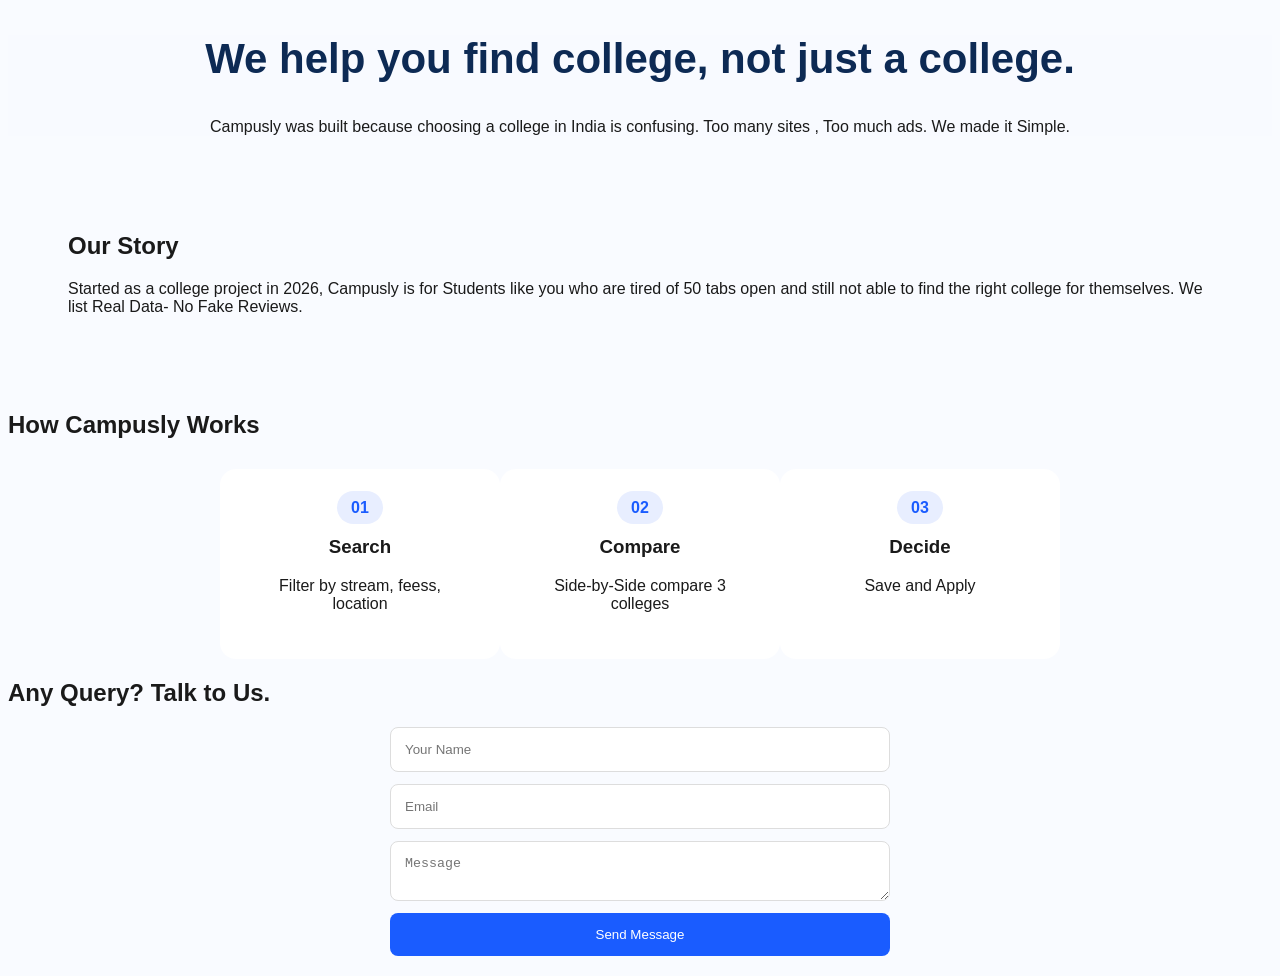
==== about.html @ 67f7e3e7 "added about us page" ====
<!DOCTYPE html>
<html lang="en">
<head>
    <meta charset="UTF-8">
    <meta name="viewport" content="width=device-width, initial-scale=1.0">
    <title>About Us</title>
    <link rel="stylesheet" href="about_style.css">
</head>
<body>
    <section class="about-main">
<h1>We help you find college, not just a college.</h1>
<p>Campusly was built because choosing a college in India is confusing. Too many sites , Too much ads. We made it Simple.</p>
    </section>
    <section class="story">
    <div class="text"><h2>Our Story</h2>
    <p>Started as a college project in 2026, Campusly is for Students like you who are tired of 50 tabs open and still not able to find the right college for themselves. We list Real Data- No Fake Reviews.</p>
    </div>
    </section>
    <section class="working">
        <h2>How Campusly Works</h2>
        <div class="steps">
            <div class="step">
                <span>01</span>
                <h3>Search</h3>
                <p>Filter by stream, feess, location</p>
            </div>
            <div class="step">
                <span>02</span>
                <h3>Compare</h3>
                <p>Side-by-Side compare 3 colleges</p>
            </div>
            <div class="step">
            <span>03</span>
                <h3>Decide</h3>
                <p>Save and Apply</p>
                </div>
            </div>
    </section>
    <section class="contact">
        <h2>Any Query? Talk to Us.</h2>
        <form>
        <input placeholder="Your Name">
        <input placeholder="Email">
        <textarea placeholder="Message"></textarea>
        <button>Send Message</button>
        </form>
    </section>
</body>
</html>
---- about_style.css ----
body{
    font-family:'segoe UI', sans-serif;
    background-color: #f9fbff;
    color:#1a1a1a;

}
.about-main{
    text-align: center;
    background:#f8faff;
}
.about-main h1{
    font-size:42px;
    color:#0d2a54;
}
.story{
    display:flex;
    padding:60px;
    align-items: center;
}
.steps{
    display:flex;
    justify-content: center;
    margin-top:30px;
}
.step{
    background:white;
    padding:30px;
    border-radius: 16px;
    width:220px;
    text-align: center;
}
.step span {
    background:#e8eeff;
    color:#1a5cff;
    padding:8px 14px;
    border-radius:20px;
    font-weight:700;
}
.contact form {
    max-width:500px;
    margin:20px auto;
    display:flex;
    flex-direction:column;
    gap:12px;
 }
.contact input, textarea {
    padding:14px;
    border-radius:8px;
    border:1px solid #ddd;
}
.contact button {
    background:#1a5cff;
    color:white;
    border:none;
    padding:14px;
    border-radius:8px;
}
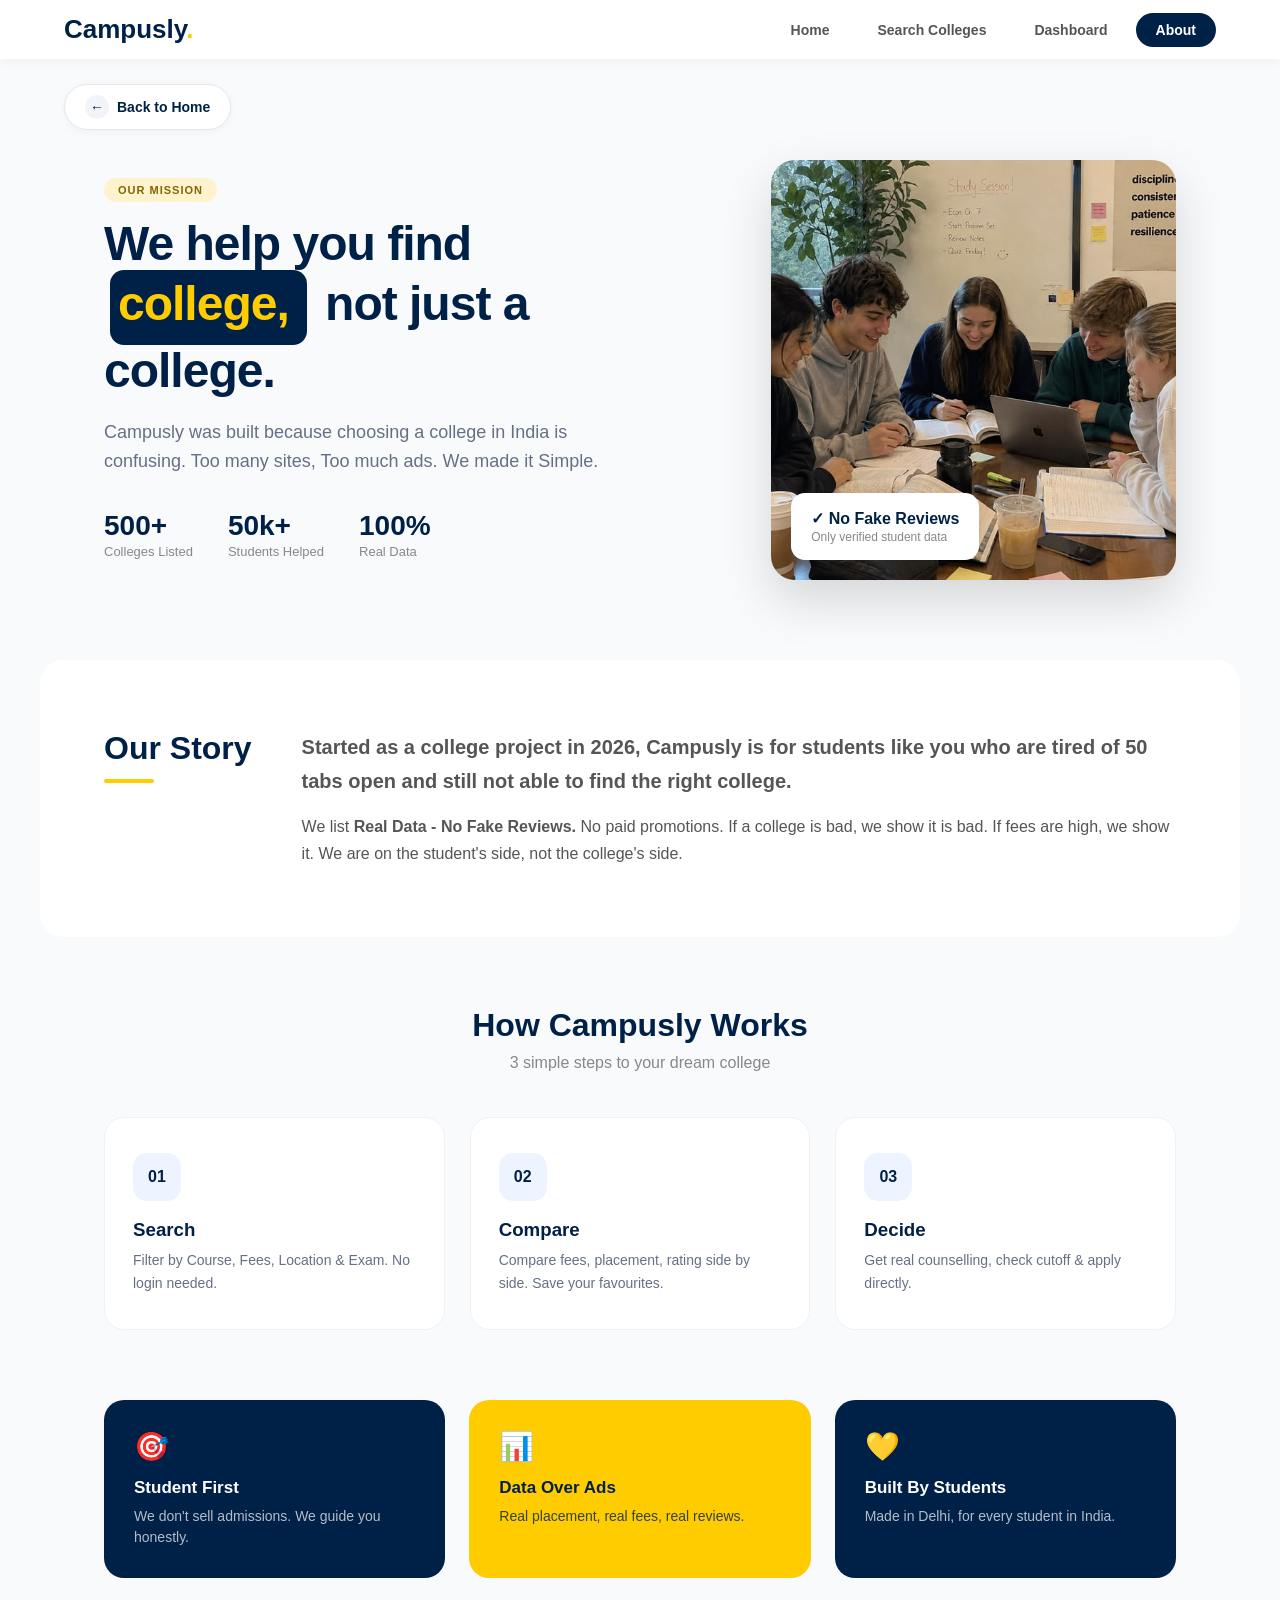
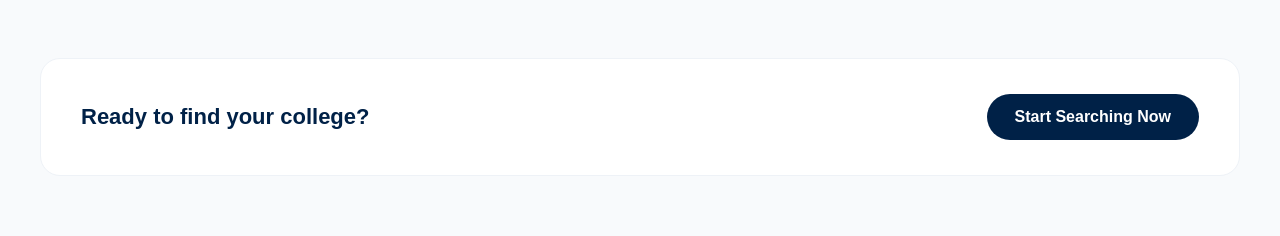
==== commit d96fa192: "fixed about page" ====
--- a/about.html
+++ b/about.html
@@ -1,49 +1,109 @@
 <!DOCTYPE html>
 <html lang="en">
 <head>
-    <meta charset="UTF-8">
-    <meta name="viewport" content="width=device-width, initial-scale=1.0">
-    <title>About Us</title>
-    <link rel="stylesheet" href="about_style.css">
+  <meta charset="UTF-8">
+  <title>About Us - Campusly</title>
+  <link rel="stylesheet" href="about_style.css">
 </head>
 <body>
-    <section class="about-main">
-<h1>We help you find college, not just a college.</h1>
-<p>Campusly was built because choosing a college in India is confusing. Too many sites , Too much ads. We made it Simple.</p>
-    </section>
-    <section class="story">
-    <div class="text"><h2>Our Story</h2>
-    <p>Started as a college project in 2026, Campusly is for Students like you who are tired of 50 tabs open and still not able to find the right college for themselves. We list Real Data- No Fake Reviews.</p>
+
+<nav>
+  <div class="logo">Campusly<span>.</span></div>
+  <ul>
+    <li><a href="index.html">Home</a></li>
+    <li><a href="search.html">Search Colleges</a></li>
+    <li><a href="dashboard.html">Dashboard</a></li>
+    <li><a href="about.html" class="active">About</a></li>
+  </ul>
+</nav>
+
+<!-- BACK BUTTON -->
+<a href="index.html" class="back-btn">
+  <span>←</span> Back to Home
+</a>
+
+<!-- HERO -->
+<header class="about-hero">
+  <div class="hero-left">
+    <span class="badge">OUR MISSION</span>
+    <h1>We help you find <span>college,</span> not just a college.</h1>
+    <p>Campusly was built because choosing a college in India is confusing. Too many sites, Too much ads. We made it Simple.</p>
+    <div class="hero-stats">
+      <div><strong>500+</strong><span>Colleges Listed</span></div>
+      <div><strong>50k+</strong><span>Students Helped</span></div>
+      <div><strong>100%</strong><span>Real Data</span></div>
     </div>
-    </section>
-    <section class="working">
-        <h2>How Campusly Works</h2>
-        <div class="steps">
-            <div class="step">
-                <span>01</span>
-                <h3>Search</h3>
-                <p>Filter by stream, feess, location</p>
-            </div>
-            <div class="step">
-                <span>02</span>
-                <h3>Compare</h3>
-                <p>Side-by-Side compare 3 colleges</p>
-            </div>
-            <div class="step">
-            <span>03</span>
-                <h3>Decide</h3>
-                <p>Save and Apply</p>
-                </div>
-            </div>
-    </section>
-    <section class="contact">
-        <h2>Any Query? Talk to Us.</h2>
-        <form>
-        <input placeholder="Your Name">
-        <input placeholder="Email">
-        <textarea placeholder="Message"></textarea>
-        <button>Send Message</button>
-        </form>
-    </section>
+  </div>
+  <div class="hero-right">
+    <div class="img-card">
+      <img src="collegeimg/study.jpeg" alt="Students">
+      <div class="float-card">
+        <strong>✓ No Fake Reviews</strong>
+        <p>Only verified student data</p>
+      </div>
+    </div>
+  </div>
+</header>
+
+<!-- OUR STORY -->
+<section class="story-section">
+  <div class="story-left">
+    <h2>Our Story</h2>
+    <div class="line"></div>
+  </div>
+  <div class="story-right">
+    <p class="big-text">Started as a college project in 2026, Campusly is for students like you who are tired of 50 tabs open and still not able to find the right college.</p>
+    <p>We list <strong>Real Data - No Fake Reviews.</strong> No paid promotions. If a college is bad, we show it is bad. If fees are high, we show it. We are on the student's side, not the college's side.</p>
+  </div>
+</section>
+
+<!-- HOW IT WORKS -->
+<section class="how-section">
+  <h2>How Campusly Works</h2>
+  <p class="sub">3 simple steps to your dream college</p>
+
+  <div class="steps">
+    <div class="step">
+      <div class="num">01</div>
+      <h3>Search</h3>
+      <p>Filter by Course, Fees, Location & Exam. No login needed.</p>
+    </div>
+    <div class="step">
+      <div class="num">02</div>
+      <h3>Compare</h3>
+      <p>Compare fees, placement, rating side by side. Save your favourites.</p>
+    </div>
+    <div class="step">
+      <div class="num">03</div>
+      <h3>Decide</h3>
+      <p>Get real counselling, check cutoff & apply directly.</p>
+    </div>
+  </div>
+</section>
+
+<!-- VALUES -->
+<section class="values">
+  <div class="value-card">
+    <div class="icon">🎯</div>
+    <h4>Student First</h4>
+    <p>We don't sell admissions. We guide you honestly.</p>
+  </div>
+  <div class="value-card">
+    <div class="icon">📊</div>
+    <h4>Data Over Ads</h4>
+    <p>Real placement, real fees, real reviews.</p>
+  </div>
+  <div class="value-card">
+    <div class="icon">💛</div>
+    <h4>Built By Students</h4>
+    <p>Made in Delhi, for every student in India.</p>
+  </div>
+</section>
+
+<div class="cta">
+  <h2>Ready to find your college?</h2>
+  <a href="search.html">Start Searching Now</a>
+</div>
+
 </body>
 </html>
--- a/about_style.css
+++ b/about_style.css
@@ -1,57 +1,404 @@
-body{
-    font-family:'segoe UI', sans-serif;
-    background-color: #f9fbff;
-    color:#1a1a1a;
-
-}
-.about-main{
-    text-align: center;
-    background:#f8faff;
-}
-.about-main h1{
-    font-size:42px;
-    color:#0d2a54;
-}
-.story{
-    display:flex;
-    padding:60px;
-    align-items: center;
-}
-.steps{
-    display:flex;
-    justify-content: center;
-    margin-top:30px;
-}
-.step{
-    background:white;
-    padding:30px;
-    border-radius: 16px;
-    width:220px;
-    text-align: center;
-}
-.step span {
-    background:#e8eeff;
-    color:#1a5cff;
-    padding:8px 14px;
-    border-radius:20px;
-    font-weight:700;
-}
-.contact form {
-    max-width:500px;
-    margin:20px auto;
-    display:flex;
-    flex-direction:column;
-    gap:12px;
- }
-.contact input, textarea {
-    padding:14px;
-    border-radius:8px;
-    border:1px solid #ddd;
-}
-.contact button {
-    background:#1a5cff;
-    color:white;
-    border:none;
-    padding:14px;
-    border-radius:8px;
+/* 1. RESET
+ */
+* {
+  margin: 0;
+  padding: 0;
+  box-sizing: border-box;
+  font-family: 'Segoe UI', 'Inter', sans-serif;
+}
+
+body {
+  background: #f8fafc;
+  color: #333;
+}
+
+a {
+  text-decoration: none;
+}
+
+/* 
+   2. NAVBAR
+*/
+nav {
+  background: white;
+  padding: 14px 5%;
+  display: flex;
+  justify-content: space-between;
+  align-items: center;
+  box-shadow: 0 2px 12px rgba(0,0,0,0.05);
+  position: sticky;
+  top: 0;
+  z-index: 100;
+}
+
+.logo {
+  font-weight: 800;
+  font-size: 26px;
+  color: #002147;
+}
+
+.logo span {
+  color: #ffcc00;
+}
+
+nav ul {
+  display: flex;
+  list-style: none;
+  gap: 8px;
+}
+
+nav ul li a {
+  text-decoration: none;
+  color: #555;
+  font-weight: 600;
+  font-size: 14px;
+  padding: 9px 20px;
+  border-radius: 25px;
+  transition: 0.25s;
+}
+
+nav ul li a:hover {
+  background: #eef4ff;
+  color: #002147;
+}
+
+nav ul li a.active {
+  background: #002147;
+  color: white;
+}
+
+/* 3. BACK BUTTON*/
+.back-btn {
+  max-width: 1200px;
+  margin: 25px auto 0;
+  margin-left: 5%;
+  display: inline-flex;
+  align-items: center;
+  gap: 8px;
+  background: white;
+  color: #002147;
+  padding: 10px 20px;
+  border-radius: 30px;
+  font-weight: 700;
+  font-size: 14px;
+  border: 1px solid #e2e8f0;
+  box-shadow: 0 2px 10px rgba(0,0,0,0.04);
+  transition: all 0.3s ease;
+}
+
+.back-btn span {
+  background: #f1f5f9;
+  width: 24px;
+  height: 24px;
+  border-radius: 50%;
+  display: flex;
+  align-items: center;
+  justify-content: center;
+  transition: 0.3s;
+}
+
+.back-btn:hover {
+  background: #002147;
+  color: white;
+  border-color: #002147;
+  transform: translateX(-4px);
+  box-shadow: 0 8px 20px rgba(0,33,71,0.2);
+}
+
+.back-btn:hover span {
+  background: #ffcc00;
+  color: #002147;
+}
+
+/* 4. HERO SECTION */
+.about-hero {
+  max-width: 1200px;
+  margin: 0 auto;
+  padding: 30px 5% 60px;
+  display: flex;
+  gap: 60px;
+  align-items: center;
+}
+
+.hero-left {
+  flex: 1.2;
+}
+
+.badge {
+  background: #fff3cd;
+  color: #856404;
+  padding: 6px 14px;
+  border-radius: 20px;
+  font-size: 11px;
+  font-weight: 800;
+  letter-spacing: 1px;
+}
+
+.hero-left h1 {
+  font-size: 48px;
+  font-weight: 800;
+  color: #002147;
+  line-height: 1.1;
+  margin: 20px 0;
+  letter-spacing: -1px;
+  max-width: 550px;
+}
+
+.hero-left h1 span {
+  color: #ffcc00;
+  background: #002147;
+  padding: 8px 18px 14px 8px;
+  border-radius: 14px;
+  display:inline-block;
+  line-height: 1.1;
+  vertical-align: middle;
+  margin: 0 6px;
+}
+
+.hero-left p {
+  color: #667085;
+  font-size: 18px;
+  line-height: 1.6;
+  max-width: 500px;
+}
+
+.hero-stats {
+  display: flex;
+  gap: 35px;
+  margin-top: 35px;
+}
+
+.hero-stats strong {
+  display: block;
+  font-size: 28px;
+  color: #002147;
+}
+
+.hero-stats span {
+  font-size: 13px;
+  color: #888;
+}
+
+.hero-right {
+  flex: 0.8;
+}
+
+.img-card {
+  position: relative;
+  border-radius: 24px;
+  overflow: hidden;
+  box-shadow: 0 20px 50px rgba(0,0,0,0.15);
+}
+
+.img-card img {
+  width: 100%;
+  height: 420px;
+  object-fit: cover;
+  display: block;
+}
+
+.float-card {
+  position: absolute;
+  bottom: 20px;
+  left: 20px;
+  background: white;
+  padding: 16px 20px;
+  border-radius: 14px;
+  box-shadow: 0 10px 30px rgba(0,0,0,0.15);
+}
+
+.float-card strong {
+  color: #002147;
+}
+
+.float-card p {
+  font-size: 12px;
+  color: #888;
+  margin-top: 2px;
+}
+
+/*5. OUR STORY*/
+.story-section {
+  max-width: 1200px;
+  margin: 20px auto 0;
+  padding: 70px 5%;
+  display: flex;
+  gap: 50px;
+  background: white;
+  border-radius: 24px;
+}
+
+.story-left h2 {
+  font-size: 32px;
+  color: #002147;
+}
+
+.line {
+  width: 50px;
+  height: 4px;
+  background: #ffcc00;
+  margin-top: 12px;
+  border-radius: 10px;
+}
+
+.story-right {
+  flex: 1;
+}
+
+.big-text {
+  font-size: 20px;
+  font-weight: 600;
+  color: #002147;
+  line-height: 1.5;
+  margin-bottom: 15px;
+}
+
+.story-right p {
+  color: #555;
+  line-height: 1.7;
+}
+
+/*6. HOW IT WORKS*/
+.how-section {
+  max-width: 1200px;
+  margin: 70px auto;
+  padding: 0 5%;
+  text-align: center;
+}
+
+.how-section h2 {
+  font-size: 32px;
+  color: #002147;
+  font-weight: 800;
+}
+
+.how-section .sub {
+  color: #888;
+  margin: 10px 0 45px;
+}
+
+.steps {
+  display: flex;
+  gap: 25px;
+}
+
+.step {
+  background: white;
+  flex: 1;
+  padding: 35px 28px;
+  border-radius: 20px;
+  border: 1px solid #eef2f7;
+  text-align: left;
+  transition: 0.3s;
+}
+
+.step:hover {
+  transform: translateY(-8px);
+  box-shadow: 0 15px 35px rgba(0,0,0,0.08);
+  border-color: #ffcc00;
+  background: #fffef5;
+}
+
+.num {
+  background: #eef4ff;
+  color: #002147;
+  width: 48px;
+  height: 48px;
+  border-radius: 14px;
+  display: flex;
+  align-items: center;
+  justify-content: center;
+  font-weight: 800;
+  margin-bottom: 18px;
+}
+
+.step h3 {
+  color: #002147;
+  margin-bottom: 8px;
+}
+
+.step p {
+  color: #667085;
+  font-size: 14px;
+  line-height: 1.6;
+}
+
+/*7. VALUES*/
+.values {
+  max-width: 1200px;
+  margin: 0 auto;
+  padding: 0 5% 20px;
+  display: flex;
+  gap: 24px;
+}
+
+.value-card {
+  background: #002147;
+  color: white;
+  flex: 1;
+  padding: 30px;
+  border-radius: 20px;
+  transition: 0.3s;
+}
+
+.value-card:hover {
+  transform: translateY(-5px);
+}
+
+.value-card .icon {
+  font-size: 28px;
+  margin-bottom: 15px;
+}
+
+.value-card h4 {
+  margin-bottom: 8px;
+  font-size: 17px;
+}
+
+.value-card p {
+  opacity: 0.7;
+  font-size: 14px;
+  line-height: 1.5;
+}
+
+.value-card:nth-child(2) {
+  background: #ffcc00;
+  color: #002147;
+}
+
+.value-card:nth-child(2) p {
+  opacity: 0.8;
+  color: #002147;
+}
+
+/*8. CTA */
+.cta {
+  max-width: 1200px;
+  margin: 60px auto;
+  background: white;
+  padding: 35px 40px;
+  border-radius: 20px;
+  display: flex;
+  justify-content: space-between;
+  align-items: center;
+  border: 1px solid #eef2f7;
+}
+
+.cta h2 {
+  color: #002147;
+  font-size: 22px;
+}
+
+.cta a {
+  background: #002147;
+  color: white;
+  padding: 14px 28px;
+  border-radius: 30px;
+  font-weight: 700;
+  transition: 0.2s;
+}
+
+.cta a:hover {
+  background: #ffcc00;
+  color: #002147;
 }
